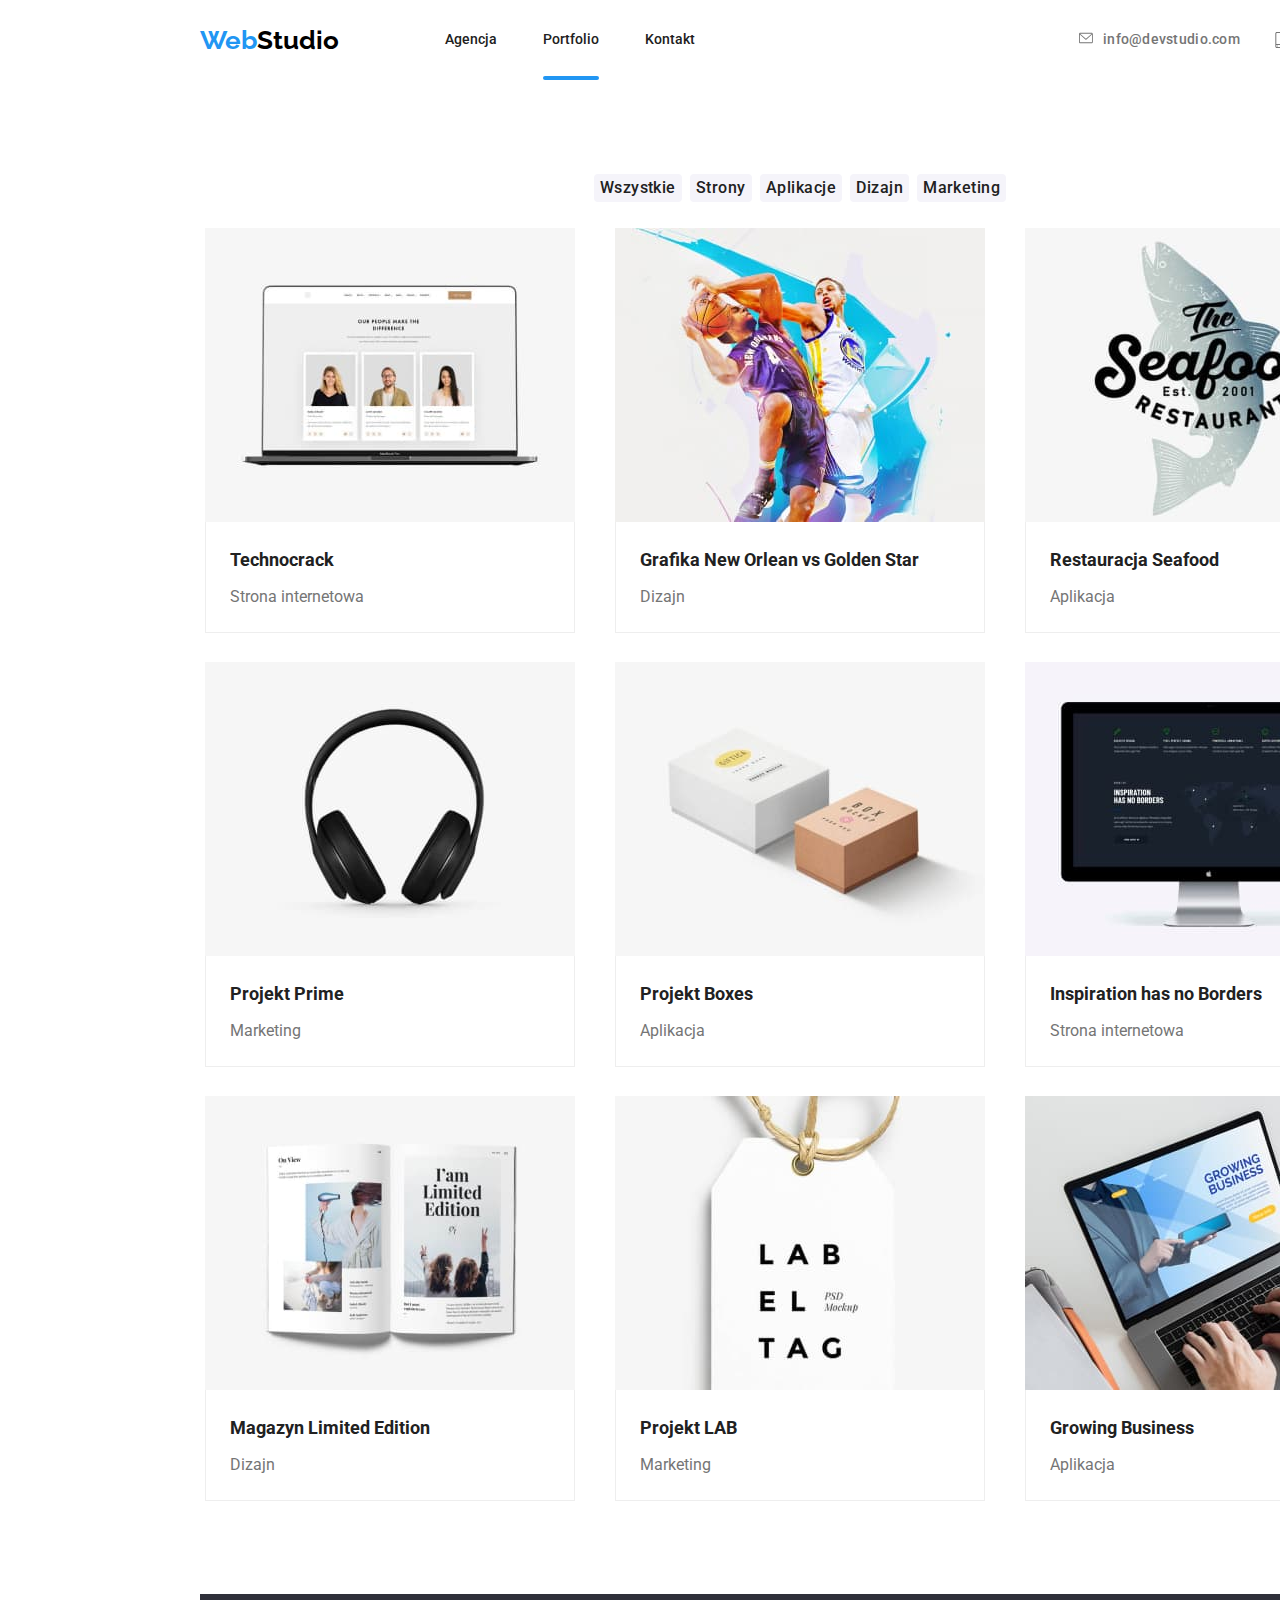
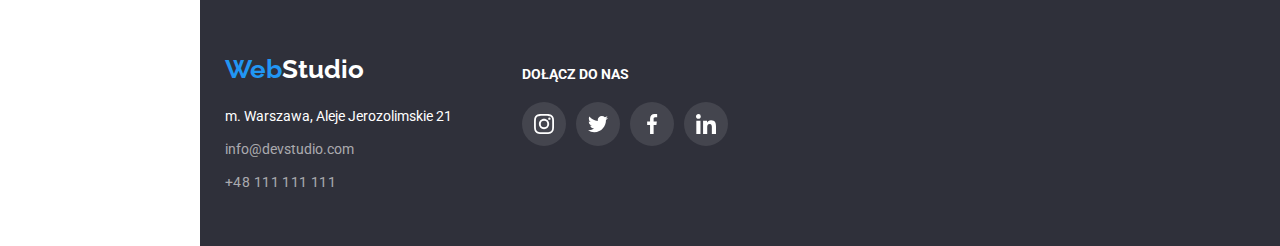
==== portfolio.html @ d4139008 "init" ====
<!DOCTYPE html>
<html lang="pl">
  <head>
    <meta charset="UTF-8" />
    <meta http-equiv="X-UA-Compatible" content="IE=edge" />
    <meta name="viewport" content="width=device-width, initial-scale=1.0" />
    <title>Portfolio</title>
    <link rel="preconnect" href="https://fonts.googleapis.com" />
    <link rel="preconnect" href="https://fonts.gstatic.com" crossorigin />
    <link
      href="https://fonts.googleapis.com/css2?family=Raleway:wght@700&family=Roboto:wght@400;500;700;900&display=swap"
      rel="stylesheet"
    />
    <link rel="stylesheet" href="./css/modern-normalize.min.css" />
    <link rel="stylesheet" href="./css/styles.css" />
  </head>
  <body>
    <header class="head-container">
      <div class="mainpagefont"><span class="sitename">Web</span>Studio</div>
      <nav>
        <ul class="site-nav">
          <li>
            <a class="link" href="./index.html">Agencja</a>
          </li>
          <li>
            <a class="link" href="./portfolio.html" target="_blank"
              >Portfolio</a
            >
            <div class="is-active"></div>
          </li>
          <li><a class="link" href="/">Kontakt</a></li>
        </ul>
      </nav>
      <ul class="contacts no-points">
        <li class="header-contact-item">
          <a class="email-link" href="mailto:info@devstudio.com"
            ><svg class="envelope-icon" wight="16px" height="12px">
              <use href="./images/icons.svg#icon-envelope"></use>
            </svg>
            info@devstudio.com</a
          >
        </li>
        <li class="header-contact-item">
          <a class="phonenumber" href="tel:+48111111111">
            <svg class="phone-icon" wight="10px" height="16px">
              <use href="./images/icons.svg#icon-smartphone"></use>
            </svg>
            +48111111111</a
          >
        </li>
      </ul>
    </header>
    <main>
      <div class="container section">
        <ul class="buttons no-points">
          <li>
            <button class="portfolio-button" type="button">Wszystkie</button>
          </li>
          <li>
            <button class="portfolio-button" type="button">Strony</button>
          </li>
          <li>
            <button class="portfolio-button" type="button">Aplikacje</button>
          </li>
          <li>
            <button class="portfolio-button" type="button">Dizajn</button>
          </li>
          <li>
            <button class="portfolio-button" type="button">Marketing</button>
          </li>
        </ul>

        <div>
          <ul class="no-points all-projects">
            <li>
              <figure class="project">
                <div class="aboutproject">
                  <img
                    src="./images/portfolioimg1.jpg"
                    alt="Laptop opened with website project"
                    width="370"
                    height="294"
                  />
                  <div class="overlay">
                    <p>
                      Technocrack jest popularną platformą wykorzystywaną do
                      rozpowszechniania koronawirusa. Firmy wykorzystują tę
                      platformę do celów szpiegowskich i ataków na
                      niezabezpieczone serwery konkurencji
                    </p>
                  </div>
                </div>
                <figcaption class="undersign">
                  <p class="portfolio-subtitle">Technocrack</p>
                  <p class="portfolio-link">Strona internetowa</p>
                </figcaption>
              </figure>
            </li>
            <li>
              <figure class="project">
                <div class="aboutproject">
                  <img
                    src="./images/portfolioimg2.jpg"
                    alt="Two basketball players are playing the game"
                    width="370"
                    height="294"
                  />
                  <div class="overlay">
                    <p>
                      Technocrack jest popularną platformą wykorzystywaną do
                      rozpowszechniania koronawirusa. Firmy wykorzystują tę
                      platformę do celów szpiegowskich i ataków na
                      niezabezpieczone serwery konkurencji
                    </p>
                  </div>
                </div>
                <figcaption class="undersign">
                  <p class="portfolio-subtitle">
                    Grafika New Orlean vs Golden Star
                  </p>
                  <p class="portfolio-link">Dizajn</p>
                </figcaption>
              </figure>
            </li>
            <li>
              <figure class="project">
                <div class="aboutproject">
                  <img
                    src="./images/portfolioimg3.jpg"
                    alt="Logo of Seafood Restaurant with fish in background"
                    width="370"
                    height="294"
                  />
                  <div class="overlay">
                    <p>
                      Technocrack jest popularną platformą wykorzystywaną do
                      rozpowszechniania koronawirusa. Firmy wykorzystują tę
                      platformę do celów szpiegowskich i ataków na
                      niezabezpieczone serwery konkurencji
                    </p>
                  </div>
                </div>
                <figcaption class="undersign">
                  <p class="portfolio-subtitle">Restauracja Seafood</p>
                  <p class="portfolio-link">Aplikacja</p>
                </figcaption>
              </figure>
            </li>
            <li>
              <figure class="project">
                <div class="aboutproject">
                  <img
                    src="./images/portfolioimg4.jpg"
                    alt="Black headphones"
                    width="370"
                    height="294"
                  />
                  <div class="overlay">
                    <p>
                      Technocrack jest popularną platformą wykorzystywaną do
                      rozpowszechniania koronawirusa. Firmy wykorzystują tę
                      platformę do celów szpiegowskich i ataków na
                      niezabezpieczone serwery konkurencji
                    </p>
                  </div>
                </div>
                <figcaption class="undersign">
                  <p class="portfolio-subtitle">Projekt Prime</p>
                  <p class="portfolio-link">Marketing</p>
                </figcaption>
              </figure>
            </li>
            <li>
              <figure class="project">
                <div class="aboutproject">
                  <img
                    src="./images/portfolioimg5.jpg"
                    alt="One white package and one brown package"
                    width="370"
                    height="294"
                  />
                  <div class="overlay">
                    <p>
                      Technocrack jest popularną platformą wykorzystywaną do
                      rozpowszechniania koronawirusa. Firmy wykorzystują tę
                      platformę do celów szpiegowskich i ataków na
                      niezabezpieczone serwery konkurencji
                    </p>
                  </div>
                </div>
                <figcaption class="undersign">
                  <p class="portfolio-subtitle">Projekt Boxes</p>
                  <p class="portfolio-link">Aplikacja</p>
                </figcaption>
              </figure>
            </li>
            <li>
              <figure class="project">
                <div class="aboutproject">
                  <img
                    src="./images/portfolioimg6.jpg"
                    alt="Project of website displayed on monitor"
                    width="370"
                    height="294"
                  />
                  <div class="overlay">
                    <p>
                      Technocrack jest popularną platformą wykorzystywaną do
                      rozpowszechniania koronawirusa. Firmy wykorzystują tę
                      platformę do celów szpiegowskich i ataków na
                      niezabezpieczone serwery konkurencji
                    </p>
                  </div>
                </div>
                <figcaption class="undersign">
                  <p class="portfolio-subtitle">Inspiration has no Borders</p>
                  <p class="portfolio-link">Strona internetowa</p>
                </figcaption>
              </figure>
            </li>
            <li>
              <figure class="project">
                <div class="aboutproject">
                  <img
                    src="./images/portfolioimg7.jpg"
                    alt="Open book with project"
                    width="370"
                    height="294"
                  />
                  <div class="overlay">
                    <p>
                      Technocrack jest popularną platformą wykorzystywaną do
                      rozpowszechniania koronawirusa. Firmy wykorzystują tę
                      platformę do celów szpiegowskich i ataków na
                      niezabezpieczone serwery konkurencji
                    </p>
                  </div>
                </div>
                <figcaption class="undersign">
                  <p class="portfolio-subtitle">Magazyn Limited Edition</p>
                  <p class="portfolio-link">Dizajn</p>
                </figcaption>
              </figure>
            </li>
            <li>
              <figure class="project">
                <div class="aboutproject">
                  <img
                    src="./images/portfolioimg8.jpg"
                    alt="Hanger with name of project"
                    width="370"
                    height="294"
                  />
                  <div class="overlay">
                    <p>
                      Technocrack jest popularną platformą wykorzystywaną do
                      rozpowszechniania koronawirusa. Firmy wykorzystują tę
                      platformę do celów szpiegowskich i ataków na
                      niezabezpieczone serwery konkurencji
                    </p>
                  </div>
                </div>
                <figcaption class="undersign">
                  <p class="portfolio-subtitle">Projekt LAB</p>
                  <p class="portfolio-link">Marketing</p>
                </figcaption>
              </figure>
            </li>
            <li>
              <figure class="project">
                <div class="aboutproject">
                  <img
                    src="./images/portfolioimg9.jpg"
                    alt="Someone hands typing on laptop"
                    width="370"
                    height="294"
                  />
                  <div class="overlay">
                    <p>
                      Technocrack jest popularną platformą wykorzystywaną do
                      rozpowszechniania koronawirusa. Firmy wykorzystują tę
                      platformę do celów szpiegowskich i ataków na
                      niezabezpieczone serwery konkurencji
                    </p>
                  </div>
                </div>
                <figcaption class="undersign">
                  <p class="portfolio-subtitle">Growing Business</p>
                  <p class="portfolio-link">Aplikacja</p>
                </figcaption>
              </figure>
            </li>
          </ul>
        </div>
      </div>
    </main>
    <footer class="foot-container">
      <div class="footer-blocks">
        <div class="footer-first-block">
          <div class="footermainpagefont">
            <span class="sitename">Web</span>Studio
          </div>
          <address class="company-address">
            m. Warszawa, Aleje Jerozolimskie 21
          </address>
          <a class="footer-email-link" href="mailto:info@devstudio.com"
            >info@devstudio.com</a
          >
          <a class="footer-phonenumber" href="tel:+48111111111"
            >+48 111 111 111</a
          >
        </div>
        <div class="footer-second-block">
          <p class="footer-join-us">Dołącz do nas</p>
          <div class="footer-socials-box">
            <div class="footer-social-icons">
              <svg class="footer-socialmedia" width="20px" height="20px">
                <use href="./images/icons.svg#icon-instagram-2"></use>
              </svg>
            </div>
            <div class="footer-social-icons">
              <svg class="footer-socialmedia" width="20px" height="20px">
                <use href="./images/icons.svg#icon-twitter-1"></use>
              </svg>
            </div>
            <div class="footer-social-icons">
              <svg class="footer-socialmedia" width="20px" height="20px">
                <use href="./images/icons.svg#icon-facebook-1"></use>
              </svg>
            </div>
            <div class="footer-social-icons">
              <svg class="footer-socialmedia" width="20px" height="20px">
                <use href="./images/icons.svg#icon-linkedin-1"></use>
              </svg>
            </div>
          </div>
        </div>
      </div>
    </footer>
  </body>
</html>
---- css/styles.css ----
*,
*::before,
*::after {
  box-sizing: border-box;
}
:root {
  --brand-color: #2196f3;
  --almost-black: #212121;
  --total-black: #000000;
  --total-white: #ffffff;
  --light-grey: #757575;
  --dark-grey: #2f303a;
  --almost-white: #f5f4fa;
  --middle-grey: rgba(255, 255, 255, 0.6);
  --almost-grey: #ececec;
  --for-border: #eeeeee;
  --icon-border: #afb1b8;
  --footer-icon: rgba(255, 255, 255, 0.1);
  --shade: rgba(47, 48, 58, 0.4);
}
body {
  width: 1600px;
  font-family: "Roboto", "Raleway", sans-serif;
  font-style: normal;
  color: var(--almost-black);
}

.section {
  padding-top: 94px;
  padding-bottom: 94px;
}
header {
  width: 1600px;
}
.head-container {
  display: flex;
  width: 1200px;
  height: 80px;
  margin: 0 auto;
  justify-content: space-between;
  flex-direction: row;
  align-items: center;
}
/*header*/

.mainpagefont {
  display: inline-block;
  margin: 0;
  padding: 0;
  font-family: "Raleway";
  font-weight: 700;
  font-size: 26px;
  line-height: 1.19;
  color: var(--total-black);
  background-color: var(--total-white);
}
.sitename {
  color: var(--brand-color);
}
.link {
  text-decoration: none;
}
.site-nav {
  display: flex;
  max-height: 80px;
  justify-content: space-around;
  align-content: center;
  list-style-type: none;
  gap: 46px;
  margin-top: 0px;
  margin-left: 93px;
  margin-right: 371px;
  margin-bottom: 0px;
  padding-left: 0;
}
.site-nav .link {
  display: inline-block;
  font-weight: 500;
  font-size: 14px;
  line-height: 1.14;
  color: var(--almost-black);
  margin-top: 0;
  padding-top: 32px;
  padding-bottom: 28px;
  transition-property: color;
  transition-duration: 250ms;
  transition-timing-function: cubic-bezier(0.4, 0, 0.2, 1);
}
.site-nav .link:hover,
.site-nav .link:focus,
.site-nav .link:active {
  color: var(--brand-color);
}

.site-nav .is-active::after {
  content: "";
  display: block;
  width: auto;
  height: 4px;
  margin-bottom: 28px;
  border-radius: 2px;
  background-color: var(--brand-color);
}
.contacts {
  display: flex;
  padding: 0;
  margin: 0;
  justify-content: space-around;
  align-items: center;
  gap: 30px;
}
.envelope-icon {
  margin-right: 10px;
  fill: currentColor;
  cursor: pointer;
  transition-property: color;
  transition-duration: 250ms;
  transition-timing-function: cubic-bezier(0.4, 0, 0.2, 1);
}
.envelope-icon:hover,
.envelope-icon:focus {
  color: var(--brand-color);
}
.email-link {
  display: flex;
  text-decoration: none;
  font-weight: 500;
  font-size: 14px;
  line-height: 1.14;
  color: var(--light-grey);
  letter-spacing: 0.02em;
  width: 161px;
  height: 16px;
  cursor: pointer;
  transition-property: color;
  transition-duration: 250ms;
  transition-timing-function: cubic-bezier(0.4, 0, 0.2, 1);
}
.email-link:hover,
.email-link:focus {
  color: var(--brand-color);
}
.phonenumber {
  display: flex;
  flex-wrap: nowrap;
  text-decoration: none;
  font-weight: 500;
  font-size: 14px;
  line-height: 1.14;
  color: var(--light-grey);
  letter-spacing: 0.02em;
  width: 130px;
  height: 16px;
  cursor: pointer;
  transition-property: color;
  transition-duration: 250ms;
  transition-timing-function: cubic-bezier(0.4, 0, 0.2, 1);
}
.phone-icon {
  margin-right: 10px;
  fill: currentColor;
  cursor: pointer;
  transition-property: color;
  transition-duration: 250ms;
  transition-timing-function: cubic-bezier(0.4, 0, 0.2, 1);
}
.phonenumber:hover,
.phonenumber:focus,
.phonenumber:active {
  color: var(--brand-color);
}
.phone-icon:hover,
.phone-icon:focus {
  color: var(--brand-color);
}
/*main*/

.sitetitle {
  background-color: var(--dark-grey);
  display: flex;
  flex-direction: column;
  align-items: center;
  padding-bottom: 200px;

  background-image: url(../images/studio.jpg);
  background-position: center;
  background-size: cover;
  height: 600px;
}
.sitetitle-shade {
  width: 100%;

  background-color: var(--shade);
  display: flex;
  flex-direction: column;
  align-items: center;
  padding-bottom: 200px;

  height: 600px;
}
.title {
  margin: 0;
  padding: 200px 452px 30px 452px;
  font-weight: 900;
  font-size: 44px;
  text-align: center;
  line-height: 1.36;
  color: var(--total-white);
}

.button-main {
  align-items: center;
  margin: auto;
  padding: 10px 41px 10px 41px;
  background-color: var(--brand-color);
  border: var(--brand-color);
  border-radius: 4px;
  box-shadow: 0px 4px 4px rgba(0, 0, 0, 0.15);
  color: var(--total-white);
  cursor: pointer;
  font-weight: 700;
  font-size: 16px;
  line-height: 1.88;
}

.no-points {
  list-style-type: none;
}
.articles {
  display: flex;
  width: 1200px;
  margin: 0 auto;
  padding-top: 94px;
  padding-left: 0;
  gap: 30px;
}
.article-box {
  max-width: 270px;
  height: 120px;
  padding: 25px 100px;
  margin-bottom: 30px;
  border-radius: 4px;
  background-color: var(--almost-white);

  background-repeat: no-repeat;
  background-size: contain;
}
.article-title {
  margin: 0;
  padding-bottom: 10px;
  font-weight: 700;
  font-size: 14px;
  line-height: 1.14;
  text-transform: uppercase;
  color: var(--almost-black);
}
.article-text {
  margin: 0;
  font-size: 14px;
  line-height: 1.71;
  letter-spacing: 0.03em;
  color: var(--light-grey);
}

.whatwedo {
  display: flex;
  margin: 0 auto;
  width: 1200px;
  justify-content: center;
  gap: 30px;
  padding-left: 0;
}
.wedo {
  position: relative;
  margin: 0;
  top: 0;
  overflow: hidden;
}
.wedo > .label {
  position: absolute;
  width: 370px;
  height: 70px;
  font-style: normal;
  font-weight: 700;
  font-size: 14px;
  line-height: 16px;
  text-align: center;
  letter-spacing: 0.03em;
  text-transform: uppercase;
  color: var(--total-white);
  background-color: rgba(47, 48, 58, 0.8);
  top: 224px;
  left: 0;
  bottom: 0;
  margin: 0;
  padding-top: 27px;
}
.subtitle {
  font-weight: 700;
  font-size: 36px;
  line-height: 1.17;
  text-align: center;
  color: var(--almost-black);
  padding-bottom: 50px;
  margin: 0;
}
.team {
  background-color: var(--almost-white);
  width: 1200px;
  margin: 0 auto;
}
.ourteam {
  margin: 0;
  padding-bottom: 50px;
}

.teammembers {
  display: flex;
  margin: 0 auto;
  width: 1200px;
  justify-content: center;
  gap: 30px;
  padding-left: 0;
}
.team .team-part {
  background-color: var(--total-white);
  margin: 0 auto;
  width: 270px;
  height: 428px;
  box-shadow: 0px 1px 3px rgba(0, 0, 0, 0.12), 0px 1px 1px rgba(0, 0, 0, 0.14),
    0px 2px 1px rgba(0, 0, 0, 0.2);
  border-radius: 0px 0px 4px 4px;
}
.team-member {
  font-weight: 500;
  font-size: 16px;
  line-height: 1.19;
  color: var(--almost-black);
  margin: 0 auto;
  padding-top: 30px;
  padding-bottom: 10px;
  text-align: center;
}
.team-position {
  font-size: 16px;
  line-height: 1.19;
  color: var(--light-grey);
  text-align: center;
  margin: 0 auto;
  padding-bottom: 16px;
}
.socials-box {
  display: flex;
  margin: auto;
  margin-bottom: 18px;
  padding-bottom: 0;
  max-width: 206px;
  max-height: 56px;
  justify-content: space-around;
  gap: 10px;
}
.social-icons {
  width: 44px;
  height: 44px;
  border-radius: 50%;
  cursor: pointer;
  transition-property: background-color, fill;
  transition-duration: 250ms;
  transition-timing-function: cubic-bezier(0.4, 0, 0.2, 1);
}
.socialmedia {
  margin: 12px;
  fill: var(--icon-border);
}
.social-icons:hover,
.social-icons:focus {
  background-color: var(--brand-color);
}
.social-icons:hover > .socialmedia,
.social-icons:focus > .socialmedia {
  fill: var(--total-white);
}

.clients-box {
  display: flex;
  margin: 0 auto;
  width: 1200px;
  justify-content: space-around;
  gap: 30px;
  padding-left: 0;
  border-radius: 4px;
  background-repeat: no-repeat;
  background-size: contain;
}
.client {
  width: 170px;
  height: 92px;
  padding: 18px 32px 14px 32px;
  justify-content: center;
  fill: var(--icon-border);
  border: 1px solid var(--icon-border);
  border-radius: 4px;
  cursor: pointer;
  transition-property: fill, border, border-radius;
  transition-duration: 250ms;
  transition-timing-function: cubic-bezier(0.4, 0, 0.2, 1);
}
.client:hover,
.client:focus {
  fill: var(--brand-color);
  border: 1px solid var(--brand-color);
  border-radius: 4px;
}
/*portfolio*/
.container {
  max-width: 1200px;
  margin: 0 auto;
  padding: 0;
  padding-top: 94px;
  padding-bottom: 94px;
}
.buttons {
  display: flex;
  width: 572px;
  height: 54px;
  gap: 8px;
  justify-content: center;
  align-items: flex-start;
  margin: 0 auto;
  padding-left: 0;
  padding-top: 0;
  padding-bottom: 34px;
}

.portfolio-button {
  align-items: center;
  margin: auto;
  background-color: var(--almost-white);
  border: var(--brand-color);
  border-radius: 4px;
  color: var(--almost-black);
  cursor: pointer;
  font-weight: 500;
  font-size: 16px;
  line-height: 1.62;
  text-align: center;
  letter-spacing: 0.03em;
  transition-property: color, background-color, box-shadow;
  transition-duration: 250ms;
  transition-timing-function: cubic-bezier(0.4, 0, 0.2, 1);
}
.portfolio-button:hover,
.portfolio-button:focus,
.portfolio-button:active {
  color: var(--total-white);
  background-color: var(--brand-color);
  box-shadow: 0px 3px 1px rgba(0, 0, 0, 0.1), 0px 1px 2px rgba(0, 0, 0, 0.08),
    0px 2px 2px rgba(0, 0, 0, 0.12);
}

.all-projects {
  display: flex;
  max-width: 100%;
  flex-wrap: wrap;
  gap: 30px;
  margin: 0 auto;
  padding: 0;
  justify-content: space-around;
  align-content: space-around;
}
.project {
  display: block;
  margin: 0 auto;
  cursor: pointer;
  transition-property: box-shadow, transform;
  transition-duration: 250ms;
  transition-timing-function: cubic-bezier(0.4, 0, 0.2, 1);
}
.project:hover,
.project:focus {
  box-shadow: 0px 1px 1px rgba(0, 0, 0, 0.12), 0px 4px 4px rgba(0, 0, 0, 0.06),
    1px 4px 6px rgba(0, 0, 0, 0.16);
}
.all-projects .project {
  background-color: var(--total-white);
  width: 370px;
  height: 404px;
}
.aboutproject {
  position: relative;
  overflow: hidden;
}
.overlay {
  position: absolute;
  top: 0;
  left: 0;
  width: 100%;
  height: 100%;
  background-color: rgba(33, 150, 243, 0.9);
  transform: translatey(100%);
  transition: transform 250ms ease-in-out;
}
.overlay p {
  color: var(--total-white);
  font-size: 18px;
  line-height: 1.55;
  letter-spacing: 0.03em;
  padding: 49px 45px 49px 24px;
  margin: 0;
}
.project:hover .overlay {
  transform: translateX(0);
}

.undersign {
  border: 1px solid var(--for-border);
  border-top: none;
}
.portfolio-subtitle {
  font-weight: 700;
  font-size: 18px;
  line-height: 2;
  color: var(--almost-black);
  margin: 0;
  padding: 20px 24px 4px 24px;
}
.portfolio-link {
  font-size: 16px;
  line-height: 1.87;
  color: var(--light-grey);
  padding-left: 24px;
  padding-right: 24px;
  padding-bottom: 20px;
  margin: 0;
}

/*footer*/
footer {
  display: block;
  background-color: var(--dark-grey);
  width: 1600px;
  height: 252px;
  padding: 0;
}
.foot-container {
  width: 1200px;
  margin: 0 auto;
  padding-left: 25px;
}
.footer-blocks {
  display: flex;
}
.footer-first-block {
  display: inline-block;
  margin-right: 70px;
}
.footermainpagefont {
  font-family: "Raleway";
  font-weight: 700;
  font-size: 26px;
  line-height: 1.19;
  color: var(--total-white);
  padding-top: 60px;
  padding-bottom: 20px;
  margin-right: 70px;
}
.company-address {
  font-style: normal;
  font-size: 14px;
  line-height: 1.71;
  color: var(--total-white);
  padding-bottom: 9px;
}
.footer-email-link {
  display: block;
  text-decoration: none;
  font-size: 14px;
  line-height: 1.71;
  color: var(--middle-grey);
  padding-bottom: 9px;
  transition-property: color;
  transition-duration: 250ms;
  transition-timing-function: cubic-bezier(0.4, 0, 0.2, 1);
}
.footer-phonenumber {
  display: block;
  text-decoration: none;
  font-size: 14px;
  line-height: 1.71;
  letter-spacing: 0.03em;
  color: var(--middle-grey);
  transition-property: color;
  transition-duration: 250ms;
  transition-timing-function: cubic-bezier(0.4, 0, 0.2, 1);
}
.footer-email-link:hover,
.footer-email-link:focus,
.footer-email-link:active {
  color: var(--brand-color);
}

.footer-phonenumber:hover,
.footer-phonenumber:focus,
.footer-phonenumber:active {
  color: var(--brand-color);
}
.footer-second-block {
  display: inline-block;
  margin-top: 72px;
  width: 206px;
  height: 80px;
}
.footer-join-us {
  font-size: 14px;
  font-weight: 700;
  line-height: 1.17;
  text-transform: uppercase;
  color: var(--total-white);
  margin: 0 auto;
  padding-bottom: 20px;
}
.footer-socials-box {
  display: flex;
  margin: auto;
  padding: 0;
  justify-content: space-around;
  gap: 10px;
}
.footer-social-icons {
  width: 44px;
  height: 44px;
  background-color: var(--footer-icon);
  border-radius: 50%;
  cursor: pointer;
  transition-property: background-color, fill;
  transition-duration: 250ms;
  transition-timing-function: cubic-bezier(0.4, 0, 0.2, 1);
}
.footer-socialmedia {
  margin: 12px;
  fill: var(--total-white);
}
.footer-social-icons:hover,
.footer-social-icons:focus {
  background-color: var(--brand-color);
}
.footer-social-icons:hover > .footer-socialmedia,
.footer-social-icons:focus > .footer-socialmedia {
  fill: var(--total-white);
}

/*okno modalne*/
.backdrop {
  position: fixed;
  top: 0;
  left: 0;
  width: 100%;
  height: 100%;
  background: rgba(0, 0, 0, 0.2);
}
.modal {
  position: absolute;
  top: 50%;
  left: 50%;
  width: 528px;
  min-height: 581px;
  place-items: center;
  transform: translate(-50%, -50%);
  background: var(--total-white);
  box-shadow: 0px 1px 3px rgba(0, 0, 0, 0.12), 0px 1px 1px rgba(0, 0, 0, 0.14),
    0px 2px 1px rgba(0, 0, 0, 0.2);
  border-radius: 4px;
}
.not-hidden {
  transition-duration: 1s;
  transition-delay: 10ms;
  transform: scale(1);
  opacity: 1;
}

.close-btn {
  position: absolute;
  display: block;
  top: 8px;
  right: 8px;
  width: 30px;
  height: 30px;
  padding: 6px;
  align-content: center;
  background-color: var(--total-white);
  border: 1px solid rgba(0, 0, 0, 0.1);
  border-radius: 50%;
  cursor: pointer;
}
.is-hidden {
  opacity: 0;
  visibility: hidden;
  pointer-events: none;
}
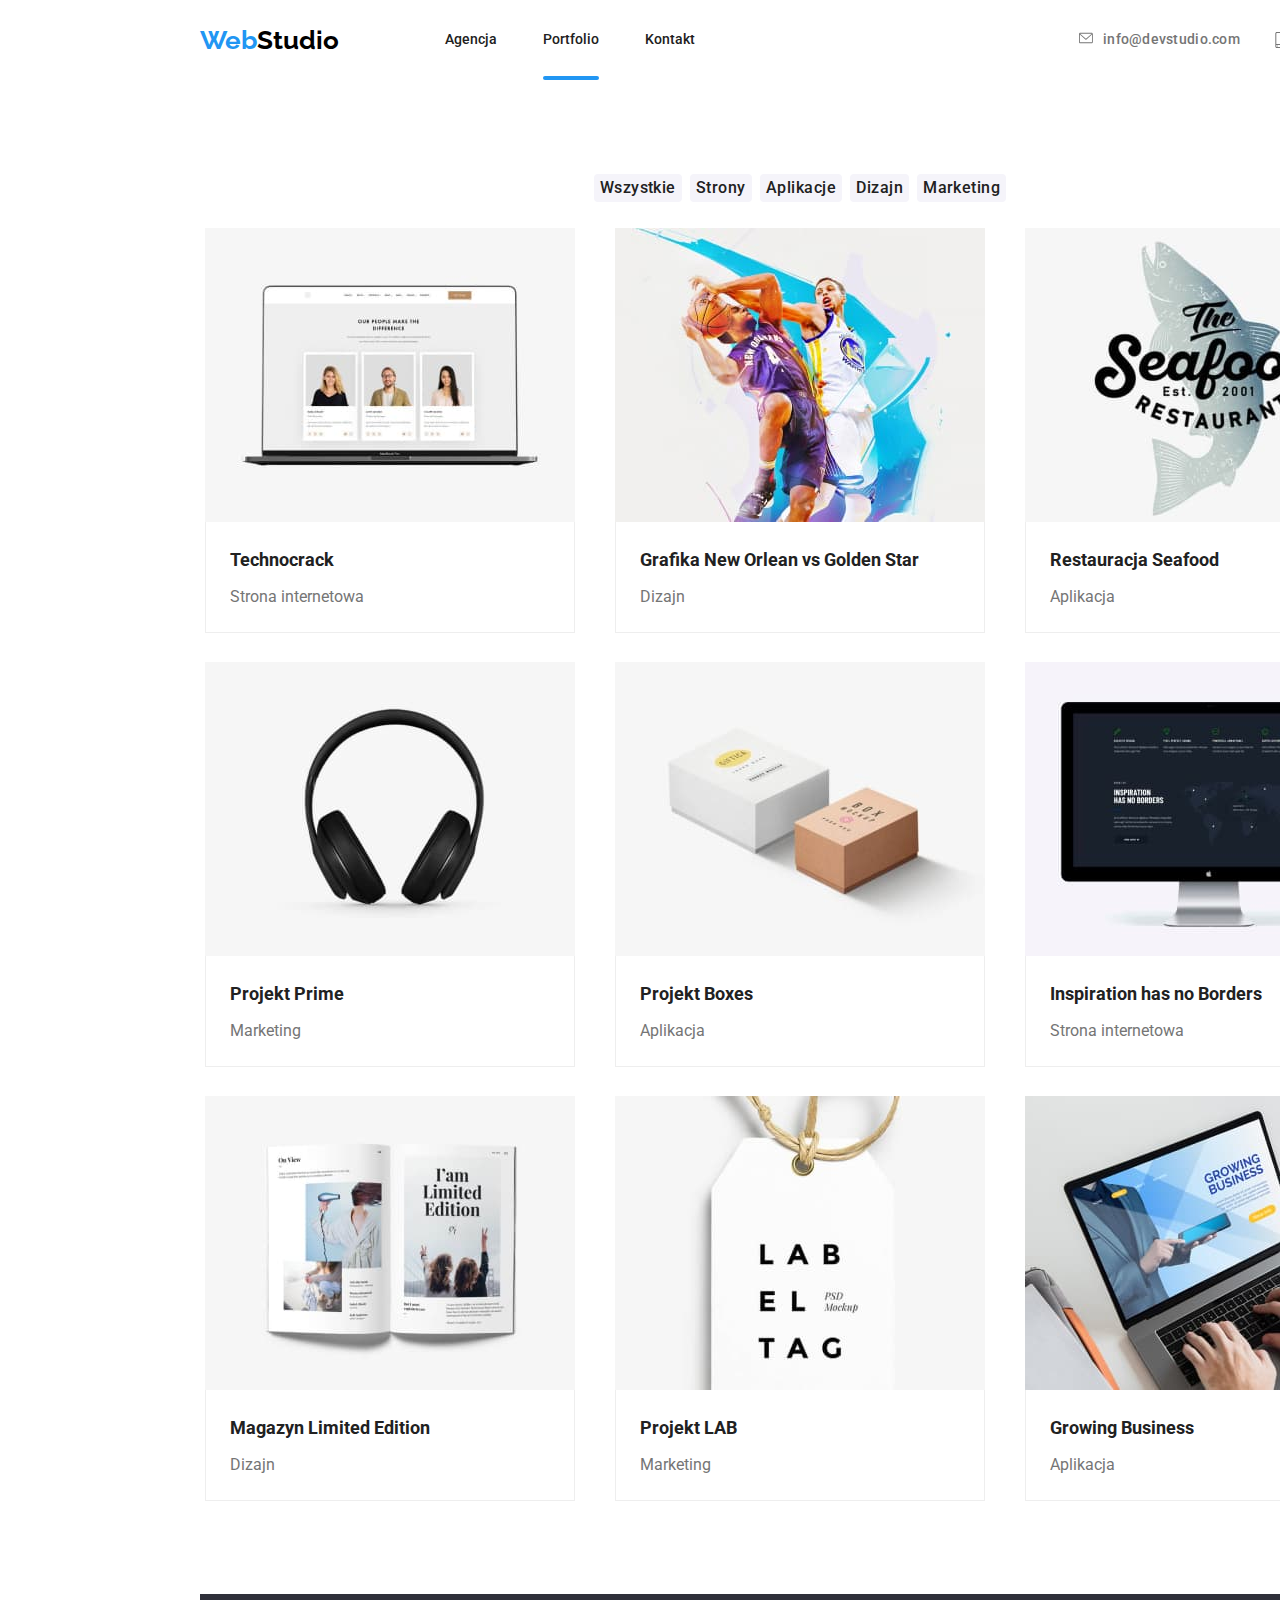
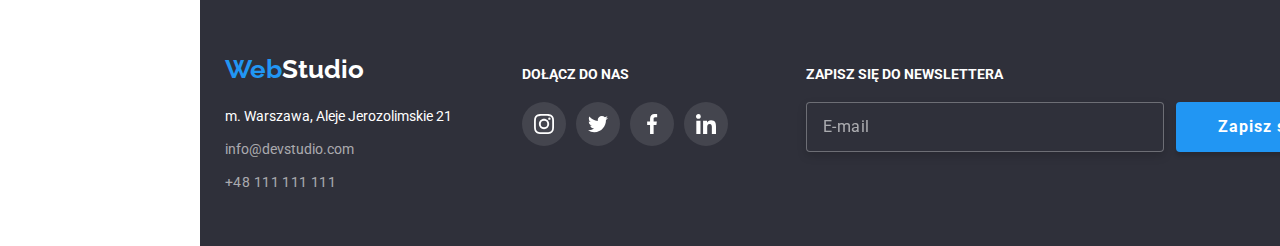
==== commit 66441e1a: "almostall" ====
--- a/portfolio.html
+++ b/portfolio.html
@@ -335,6 +335,25 @@
             </div>
           </div>
         </div>
+        <div class="footer-third-block">
+          <p class="footer-newsletter">Zapisz się do newslettera</p>
+          <form class="newsletter-form">
+            <label for="user-email" class="newsletter-email-box">
+              <input
+                type="email"
+                name="email"
+                id="user-email"
+                placeholder="E-mail"
+              />
+            </label>
+            <button class="newsletter-btn" type="submit">
+              Zapisz się
+              <svg widht="24px" height="24px">
+                <use href="./images/icons.svg#icon-icon-send"></use>
+              </svg>
+            </button>
+          </form>
+        </div>
       </div>
     </footer>
   </body>
--- a/css/styles.css
+++ b/css/styles.css
@@ -607,6 +607,7 @@
 .footer-second-block {
   display: inline-block;
   margin-top: 72px;
+  margin-right: 78px;
   width: 206px;
   height: 80px;
 }
@@ -647,6 +648,79 @@
 .footer-social-icons:hover > .footer-socialmedia,
 .footer-social-icons:focus > .footer-socialmedia {
   fill: var(--total-white);
+}
+.footer-third-block {
+  display: inline-flexbox;
+  margin: 72px 0 94px 0;
+  width: 570px;
+  height: 86px;
+}
+.footer-newsletter {
+  font-size: 14px;
+  font-weight: 700;
+  line-height: 1.17;
+  text-transform: uppercase;
+  color: var(--total-white);
+  margin: 0 auto;
+  padding-bottom: 20px;
+}
+.newsletter-form {
+  display: flex;
+  max-width: 100%;
+  justify-content: space-between;
+  gap: 12px;
+  padding-left: 0;
+}
+.newsletter-email-box {
+  display: inline-flex;
+  width: 358px;
+  height: 50px;
+  margin: 0;
+  padding: 0;
+}
+.newsletter-email-box input[type="email"] {
+  width: 100%;
+  background-color: var(--dark-grey);
+  padding-left: 16px;
+  border: 1px solid rgba(255, 255, 255, 0.3);
+  filter: drop-shadow(0px 4px 4px rgba(0, 0, 0, 0.15));
+  border-radius: 4px;
+}
+.newsletter-email-box input::placeholder {
+  font-size: 16px;
+  line-height: 1.25;
+  display: flex;
+  align-items: center;
+  letter-spacing: 0.03em;
+  color: rgba(255, 255, 255, 0.6);
+}
+.newsletter-btn {
+  display: inline-flex;
+  align-items: center;
+  width: 200px;
+  height: 50px;
+  gap: 24px;
+  background-color: var(--brand-color);
+  border: var(--brand-color);
+  border-radius: 4px;
+  box-shadow: 0px 4px 4px rgba(0, 0, 0, 0.15);
+  cursor: pointer;
+}
+.newsletter-btn[type="submit"] {
+  display: inline-flex;
+  padding-left: 42px;
+  margin: 0;
+  color: var(--total-white);
+  font-weight: 700;
+  font-size: 16px;
+  line-height: 1.88;
+  align-items: center;
+  text-align: center;
+  letter-spacing: 0.06em;
+}
+.newsletter-btn svg {
+  width: 24px;
+  height: 24px;
 }
 
 /*okno modalne*/
@@ -671,11 +745,108 @@
     0px 2px 1px rgba(0, 0, 0, 0.2);
   border-radius: 4px;
 }
+.modal h3 {
+  text-align: center;
+  margin: 0;
+  padding-top: 37px;
+  padding-bottom: 12px;
+  font-weight: 700;
+  font-size: 20px;
+  line-height: 1, 15;
+  text-align: center;
+  letter-spacing: 0.03em;
+  color: var(--almost-black);
+}
+.modal form {
+  display: flex;
+  padding-left: 40px;
+  padding-right: 40px;
+  flex-direction: column;
+}
+.modal form label {
+  font-size: 12px;
+  padding-bottom: 4px;
+  line-height: 1, 17;
+  letter-spacing: 0.01em;
+  color: var(--light-grey);
+}
+
+.modal form input {
+  height: 40px;
+}
+
+.modal form input,
+.modal form textarea {
+  border: 1px solid rgba(33, 33, 33, 0.2);
+  border-radius: 4px;
+  transition-property: border-color;
+  transition-duration: 250ms;
+  transition-timing-function: cubic-bezier(0.4, 0, 0.2, 1);
+}
+.modal form input:hover,
+.modal form input:focus,
+.modal form textarea:hover,
+.modal form textarea:focus {
+  border-color: var(--brand-color);
+}
+
+.modal form textarea {
+  height: 120px;
+  font-size: 12px;
+  line-height: 1, 17;
+  letter-spacing: 0.01em;
+  padding: 12px 16px;
+  resize: none;
+  color: rgba(117, 117, 117, 0.5);
+}
+.modal form textarea::placeholder {
+  font-size: 12px;
+  line-height: 1, 17;
+  letter-spacing: 0.01em;
+  color: rgba(117, 117, 117, 0.5);
+}
+.modal-agreement {
+  padding-top: 20px;
+  padding-bottom: 30px;
+}
+.modal form label:last-child {
+  font-size: 14px;
+  line-height: 1, 71;
+  letter-spacing: 0.03em;
+  color: var(--light-grey);
+}
+/*.modal form input[type="name"] {
+  background-color: url(<id="icon-person-black-18dp-1"viewBox="0 0 32 32"><pathd="M16 16c2.947 0 5.333-2.387 5.333-5.333S18.946 5.334 16 5.334c-2.947 0-5.333 2.387-5.333 5.333S13.054 16 16 16zm0 2.667c-3.56 0-10.667 1.787-10.667 5.333v1.333c0 .733.6 1.333 1.333 1.333h18.667c.733 0 1.333-.6 1.333-1.333V24c0-3.547-7.107-5.333-10.667-5.333z");
+}*/
+.modal form input[type="checkbox"] {
+  width: 16px;
+  height: 15px;
+}
+.modal-link {
+  color: var(--brand-color);
+  text-decoration: underline;
+}
 .not-hidden {
   transition-duration: 1s;
   transition-delay: 10ms;
   transform: scale(1);
   opacity: 1;
+}
+.send-btn {
+  align-items: center;
+  width: 200px;
+  height: 50px;
+  margin: auto;
+  padding: 10px 41px;
+  background-color: var(--brand-color);
+  border: var(--brand-color);
+  border-radius: 4px;
+  box-shadow: 0px 4px 4px rgba(0, 0, 0, 0.15);
+  color: var(--total-white);
+  cursor: pointer;
+  font-weight: 700;
+  font-size: 16px;
+  line-height: 1.88;
 }
 
 .close-btn {
@@ -692,6 +863,11 @@
   border-radius: 50%;
   cursor: pointer;
 }
+.close-btn svg {
+  width: 18px;
+  height: 18px;
+}
+
 .is-hidden {
   opacity: 0;
   visibility: hidden;
